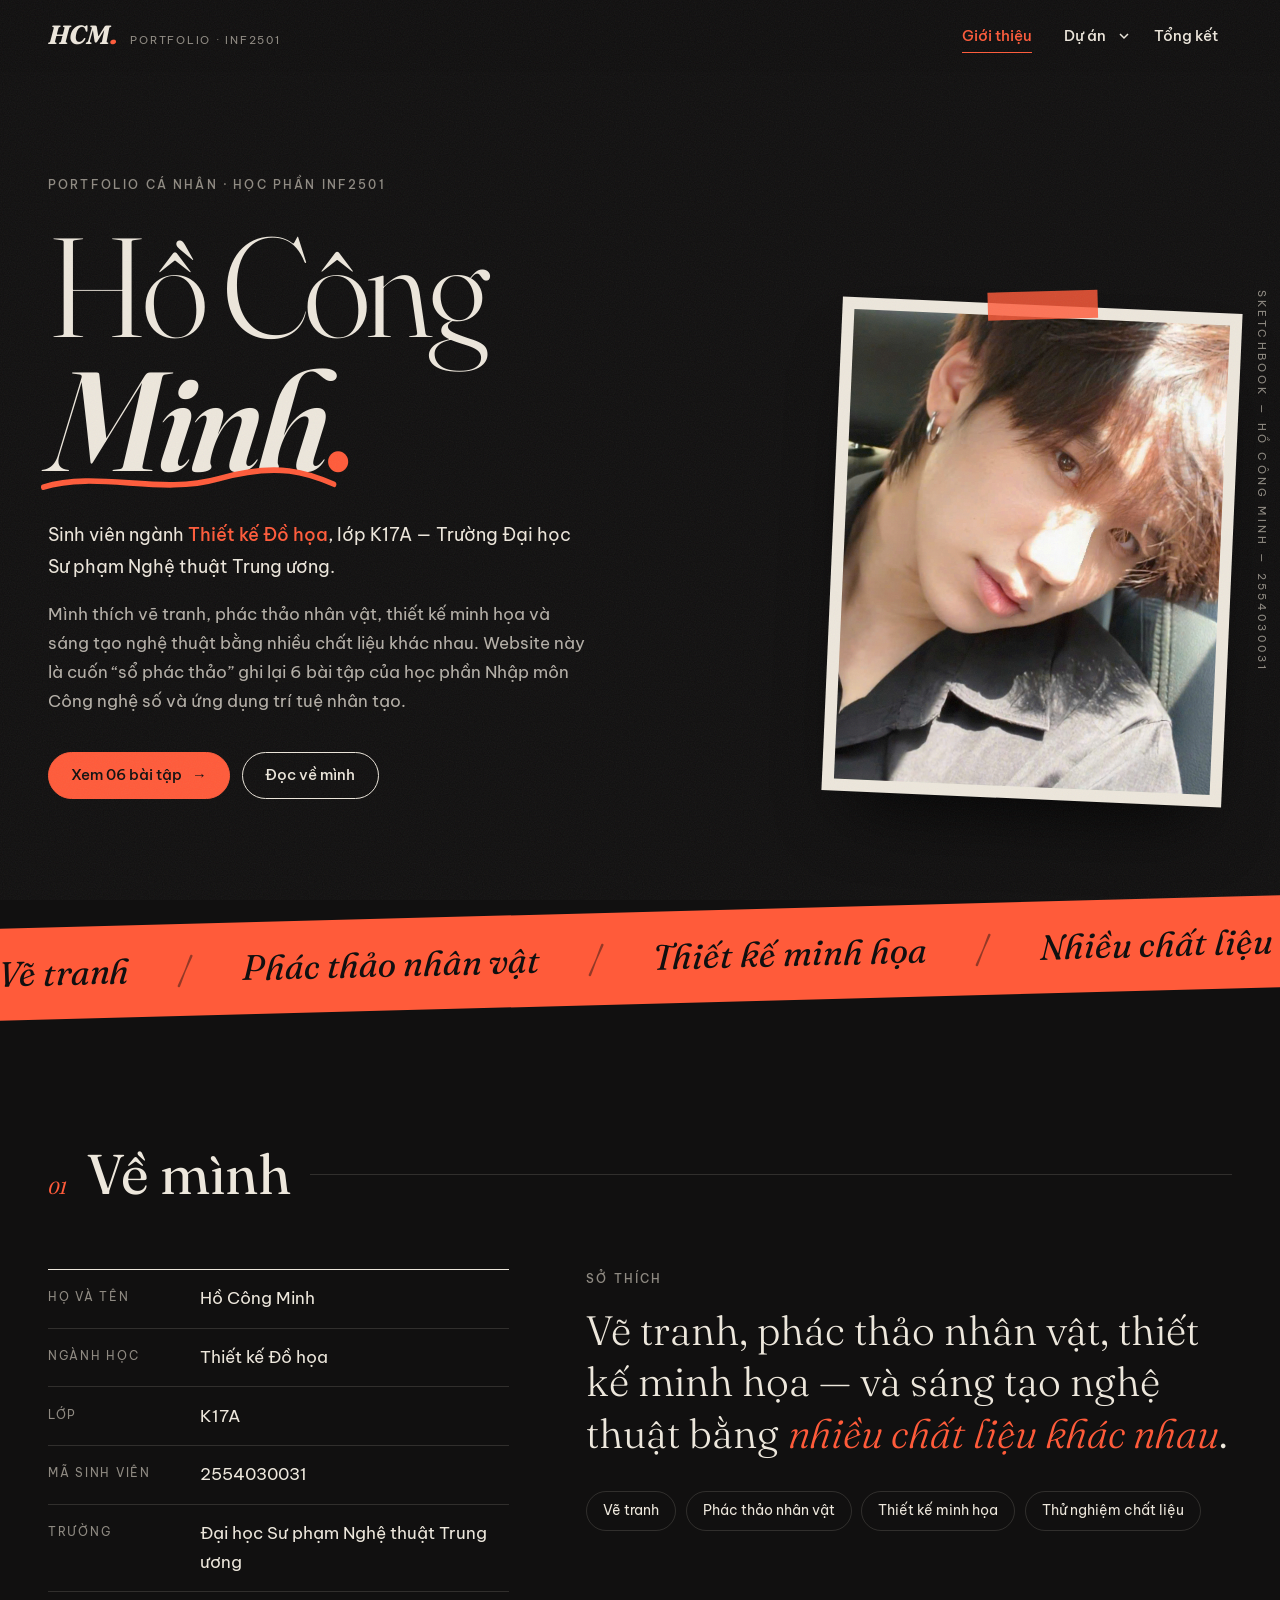
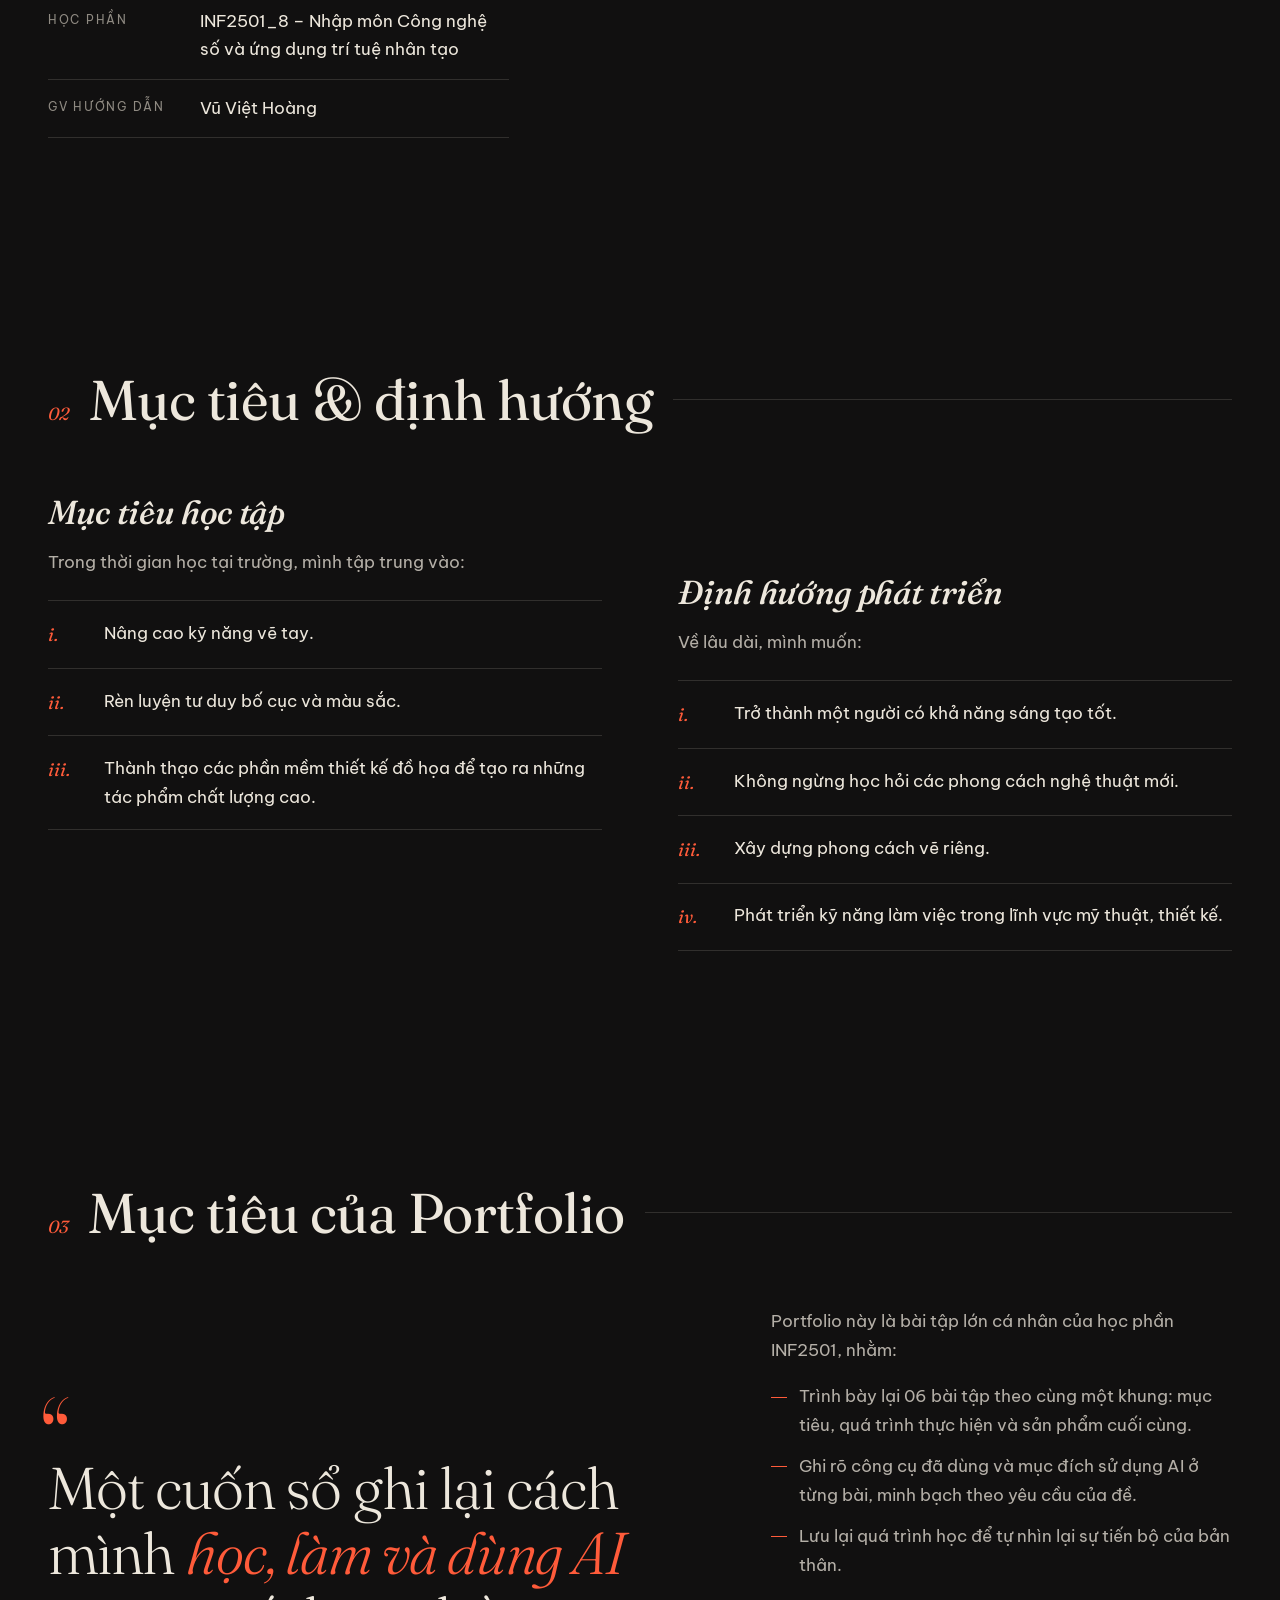
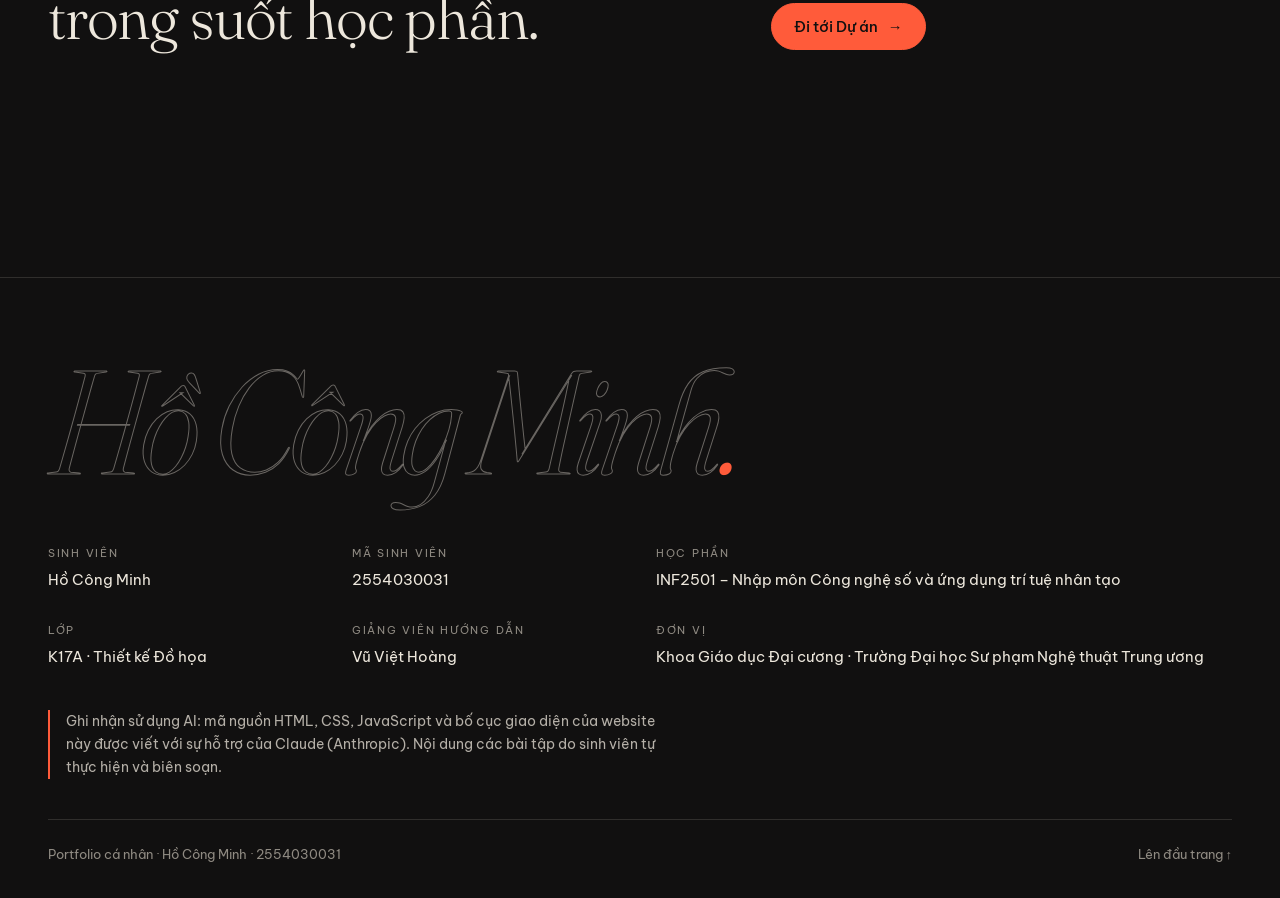
==== index.html @ 6387525a "Add files via upload" ====
<!DOCTYPE html>
<html lang="vi">
<head>
  <meta charset="UTF-8">
  <meta name="viewport" content="width=device-width, initial-scale=1">
  <title>Giới thiệu — Hồ Công Minh · Portfolio INF2501</title>
  <meta name="description" content="Portfolio của Hồ Công Minh, sinh viên Thiết kế Đồ họa K17A, Trường Đại học Sư phạm Nghệ thuật Trung ương – học phần INF2501.">
  <link rel="icon" href="images/favicon.svg" type="image/svg+xml">

  <!-- Font chữ từ Google Fonts: Fraunces (tiêu đề) + Be Vietnam Pro (nội dung) -->
  <link rel="preconnect" href="https://fonts.googleapis.com">
  <link rel="preconnect" href="https://fonts.gstatic.com" crossorigin>
  <link rel="stylesheet" href="https://fonts.googleapis.com/css2?family=Be+Vietnam+Pro:ital,wght@0,300;0,400;0,500;0,700;1,400&family=Fraunces:ital,opsz,wght@0,9..144,300..700;1,9..144,300..700&display=swap">

  <!-- CSS và JS dùng chung cho mọi trang -->
  <link rel="stylesheet" href="css/style.css">
  <script src="js/main.js" defer></script>
</head>

<body data-page="home">
  <a class="skip-link" href="#main">Bỏ qua menu</a>

  <!-- Menu: được main.js tự chèn vào đây -->
  <header class="site-header" id="site-header"></header>

  <main id="main">

    <!-- ============ PHẦN MỞ ĐẦU ============ -->
    <section class="hero container" aria-labelledby="hero-name">
      <div class="hero-text">
        <p class="eyebrow load-in" style="--d:0">Portfolio cá nhân · Học phần INF2501</p>

        <h1 class="hero-name load-in" id="hero-name" style="--d:1">
          Hồ Công<br>
          <em>Minh<span class="dot">.</span>
            <!-- Nét gạch chân vẽ tay -->
            <svg class="scribble" viewBox="0 0 300 30" preserveAspectRatio="none" aria-hidden="true">
              <path pathLength="1" d="M4 20 C 60 8, 120 26, 180 14 S 270 10, 296 18"/>
            </svg>
          </em>
        </h1>

        <p class="hero-role load-in" style="--d:2">
          Sinh viên ngành <strong>Thiết kế Đồ họa</strong>, lớp K17A —
          Trường Đại học Sư phạm Nghệ thuật Trung ương.
        </p>
        <p class="hero-lead load-in" style="--d:3">
          Mình thích vẽ tranh, phác thảo nhân vật, thiết kế minh họa và sáng tạo nghệ thuật
          bằng nhiều chất liệu khác nhau. Website này là cuốn “sổ phác thảo” ghi lại
          6 bài tập của học phần Nhập môn Công nghệ số và ứng dụng trí tuệ nhân tạo.
        </p>

        <div class="btn-row load-in" style="--d:4">
          <a class="btn btn-primary" href="projects.html">Xem 06 bài tập <span class="arrow">→</span></a>
          <a class="btn btn-ghost" href="#ve-minh">Đọc về mình</a>
        </div>
      </div>

      <!-- ẢNH ĐẠI DIỆN
           Hiện đang dùng hình minh họa tạm images/avatar.svg.
           Cách thay: chép ảnh của bạn vào thư mục images/ (VD: avatar.jpg),
           rồi sửa src="images/avatar.svg" thành src="images/avatar.jpg"
           và sửa dòng chú thích (figcaption) bên dưới. -->
      <div class="hero-portrait load-in" style="--d:3">
        <figure class="portrait-frame">
          <img src="images/anh-ca-nhan.png" width="1097" height="1097"
               alt="Ảnh chân dung Hồ Công Minh">
        </figure>
      </div>

      <p class="hero-vertical" aria-hidden="true">Sketchbook — Hồ Công Minh — 2554030031</p>
    </section>

    <!-- Băng chữ chạy: các sở thích (chỉ để trang trí, nội dung có ở mục 01) -->
    <div class="marquee-wrap" aria-hidden="true">
      <div class="marquee">
        <div class="marquee-track">
          <span>Vẽ tranh</span><span>Phác thảo nhân vật</span><span>Thiết kế minh họa</span><span>Nhiều chất liệu</span>
          <span>Vẽ tranh</span><span>Phác thảo nhân vật</span><span>Thiết kế minh họa</span><span>Nhiều chất liệu</span>
        </div>
      </div>
    </div>


    <!-- ============ 01. VỀ MÌNH ============ -->
    <section class="section container" id="ve-minh" aria-labelledby="ve-minh-title">
      <div class="plate-head" data-reveal>
        <span class="plate-head-num">01</span>
        <h2 class="plate-head-title" id="ve-minh-title">Về mình</h2>
        <span class="plate-head-rule"></span>
      </div>

      <div class="about-grid">
        <!-- Bảng thông tin cá nhân -->
        <dl class="spec-sheet" data-reveal>
          <div><dt>Họ và tên</dt><dd>Hồ Công Minh</dd></div>
          <div><dt>Ngành học</dt><dd>Thiết kế Đồ họa</dd></div>
          <div><dt>Lớp</dt><dd>K17A</dd></div>
          <div><dt>Mã sinh viên</dt><dd>2554030031</dd></div>
          <div><dt>Trường</dt><dd>Đại học Sư phạm Nghệ thuật Trung ương</dd></div>
          <div><dt>Học phần</dt><dd>INF2501_8 – Nhập môn Công nghệ số và ứng dụng trí tuệ nhân tạo</dd></div>
          <div><dt>GV hướng dẫn</dt><dd>Vũ Việt Hoàng</dd></div>
        </dl>

        <!-- Sở thích -->
        <div data-reveal>
          <p class="eyebrow">Sở thích</p>
          <p class="big-text">
            Vẽ tranh, phác thảo nhân vật, thiết kế minh họa — và sáng tạo nghệ thuật bằng
            <em>nhiều chất liệu khác nhau</em>.
          </p>
          <ul class="tag-list" aria-label="Các sở thích">
            <li>Vẽ tranh</li>
            <li>Phác thảo nhân vật</li>
            <li>Thiết kế minh họa</li>
            <li>Thử nghiệm chất liệu</li>
          </ul>
        </div>
      </div>
    </section>


    <!-- ============ 02. MỤC TIÊU & ĐỊNH HƯỚNG ============ -->
    <section class="section container" aria-labelledby="muc-tieu-title">
      <div class="plate-head" data-reveal>
        <span class="plate-head-num">02</span>
        <h2 class="plate-head-title" id="muc-tieu-title">Mục tiêu &amp; định hướng</h2>
        <span class="plate-head-rule"></span>
      </div>

      <div class="goals-grid">
        <article data-reveal>
          <h3 class="goal-title">Mục tiêu học tập</h3>
          <p class="goal-intro">Trong thời gian học tại trường, mình tập trung vào:</p>
          <ol class="roman-list">
            <li>Nâng cao kỹ năng vẽ tay.</li>
            <li>Rèn luyện tư duy bố cục và màu sắc.</li>
            <li>Thành thạo các phần mềm thiết kế đồ họa để tạo ra những tác phẩm chất lượng cao.</li>
          </ol>
        </article>

        <article class="goal-col--offset" data-reveal>
          <h3 class="goal-title">Định hướng phát triển</h3>
          <p class="goal-intro">Về lâu dài, mình muốn:</p>
          <ol class="roman-list">
            <li>Trở thành một người có khả năng sáng tạo tốt.</li>
            <li>Không ngừng học hỏi các phong cách nghệ thuật mới.</li>
            <li>Xây dựng phong cách vẽ riêng.</li>
            <li>Phát triển kỹ năng làm việc trong lĩnh vực mỹ thuật, thiết kế.</li>
          </ol>
        </article>
      </div>
    </section>


    <!-- ============ 03. MỤC TIÊU CỦA PORTFOLIO ============
         Đoạn dưới đây là bản nháp, bạn có thể sửa lại theo ý mình. -->
    <section class="section container" aria-labelledby="portfolio-title">
      <div class="plate-head" data-reveal>
        <span class="plate-head-num">03</span>
        <h2 class="plate-head-title" id="portfolio-title">Mục tiêu của Portfolio</h2>
        <span class="plate-head-rule"></span>
      </div>

      <div class="purpose-grid">
        <blockquote class="purpose-quote" data-reveal>
          Một cuốn sổ ghi lại cách mình <em>học, làm và dùng AI</em> trong suốt học phần.
        </blockquote>

        <div class="purpose-text" data-reveal>
          <p>Portfolio này là bài tập lớn cá nhân của học phần INF2501, nhằm:</p>
          <ul class="dash-list">
            <li>Trình bày lại 06 bài tập theo cùng một khung: mục tiêu, quá trình thực hiện và sản phẩm cuối cùng.</li>
            <li>Ghi rõ công cụ đã dùng và mục đích sử dụng AI ở từng bài, minh bạch theo yêu cầu của đề.</li>
            <li>Lưu lại quá trình học để tự nhìn lại sự tiến bộ của bản thân.</li>
          </ul>
          <a class="btn btn-primary" href="projects.html">Đi tới Dự án <span class="arrow">→</span></a>
        </div>
      </div>
    </section>

  </main>

  <!-- Chân trang: được main.js tự chèn vào đây -->
  <footer class="site-footer" id="site-footer"></footer>
</body>
</html>
---- css/style.css ----
/* =========================================================================
   style.css — Portfolio Hồ Công Minh · INF2501
   MỘT file CSS duy nhất, dùng chung cho tất cả các trang.

   Ý tưởng thiết kế: "Sổ phác thảo đen" — nền mực đen ấm, chữ màu giấy ngà,
   một màu nhấn đỏ son, chi tiết in ấn (dấu đăng ký ⊕, lưới giấy, nét vẽ tay).

   MỤC LỤC
   01. Biến màu & font  (đổi màu ở đây là cả website đổi theo)
   02. Nền tảng         (reset, chữ, liên kết)
   03. Bố cục chung     (container, tiêu đề mục, dấu đăng ký)
   04. Đầu trang & menu (menu con, nút hamburger)
   05. Nút bấm
   06. Trang Giới thiệu (index.html)
   07. Trang Dự án      (projects.html)
   08. Trang bài tập    (bai1.html … bai6.html)
   09. Trang Tổng kết   (conclusion.html)
   10. Nút Quay lại / Bài kế tiếp
   11. Chân trang
   12. Placeholder      (chỗ chưa điền nội dung)
   13. Chuyển động
   14. Trang 404
   15. Responsive       (máy tính bảng, điện thoại)
   ========================================================================= */


/* ---------- 01. BIẾN MÀU & FONT ---------------------------------------- */
:root {
  /* Bảng màu: 4 màu */
  --ink: #111010;        /* Nền "mực đen" (đen ấm, không dùng đen tuyệt đối) */
  --paper: #ede7dc;      /* Chữ "giấy ngà" */
  --vermilion: #ff5b3a;  /* Màu nhấn "đỏ son" */
  --graphite: #8f8a82;   /* Màu phụ "than chì" cho chú thích */

  /* Các sắc độ suy ra từ 4 màu trên (không phải màu mới) */
  --ink-2: #1a1918;                        /* Nền thẻ, nhạt hơn nền chính */
  --paper-dim: rgba(237, 231, 220, 0.74);  /* Chữ đoạn văn */
  --line: rgba(237, 231, 220, 0.14);       /* Đường kẻ mảnh */
  --accent-soft: rgba(255, 91, 58, 0.12);  /* Nền đỏ son rất nhạt */

  /* Font chữ từ Google Fonts (đã nạp trong thẻ <head> của mỗi trang) */
  --font-display: "Fraunces", Georgia, "Times New Roman", serif;
  --font-body: "Be Vietnam Pro", "Segoe UI", Tahoma, sans-serif;
  --font-mono: ui-monospace, "Cascadia Mono", Consolas, monospace;

  /* Kích thước bố cục */
  --container: 1200px;
  --gutter: clamp(1.25rem, 4vw, 3rem);
  --header-h: 72px;
  --radius: 3px;
  --ease: cubic-bezier(0.2, 0.7, 0.2, 1);
}


/* ---------- 02. NỀN TẢNG ----------------------------------------------- */
*,
*::before,
*::after { box-sizing: border-box; }

html {
  scroll-behavior: smooth;
  scroll-padding-top: calc(var(--header-h) + 1rem);
  -webkit-text-size-adjust: 100%;
}

body {
  margin: 0;
  min-height: 100vh;
  display: flex;
  flex-direction: column;
  background: var(--ink);
  color: var(--paper);
  font-family: var(--font-body);
  font-size: clamp(1rem, 0.96rem + 0.2vw, 1.0625rem);
  line-height: 1.7;
  -webkit-font-smoothing: antialiased;
  overflow-x: hidden;
}

main { flex: 1; }

/* Lớp nhiễu hạt nhẹ phủ toàn trang, giống mặt giấy than chì */
body::after {
  content: "";
  position: fixed;
  inset: 0;
  z-index: 100;
  pointer-events: none;
  opacity: 0.06;
  background-image: url("data:image/svg+xml,%3Csvg xmlns='http://www.w3.org/2000/svg' width='160' height='160'%3E%3Cfilter id='n'%3E%3CfeTurbulence type='fractalNoise' baseFrequency='.85' numOctaves='3' stitchTiles='stitch'/%3E%3C/filter%3E%3Crect width='100%25' height='100%25' filter='url(%23n)'/%3E%3C/svg%3E");
}

img, iframe, video, svg { display: block; max-width: 100%; }
img { height: auto; }

a { color: inherit; }

:focus-visible {
  outline: 2px solid var(--vermilion);
  outline-offset: 3px;
}

::selection { background: var(--vermilion); color: var(--ink); }

h1, h2, h3, h4 {
  margin: 0 0 0.5em;
  font-family: var(--font-display);
  font-weight: 500;
  line-height: 1.1;
  letter-spacing: -0.01em;
}

p { margin: 0 0 1em; }

/* Chữ chỉ dành cho trình đọc màn hình (người khiếm thị) */
.sr-only {
  position: absolute !important;
  width: 1px; height: 1px;
  overflow: hidden;
  clip: rect(0 0 0 0);
  white-space: nowrap;
}

/* Liên kết "Bỏ qua menu" hiện ra khi bấm phím Tab */
.skip-link {
  position: absolute;
  left: 1rem; top: -100px;
  z-index: 200;
  padding: 0.6rem 1rem;
  background: var(--vermilion);
  color: var(--ink);
  font-weight: 700;
  text-decoration: none;
}
.skip-link:focus { top: 1rem; }

/* Đoạn văn bản dài: liên kết màu đỏ son, gạch chân */
.prose { color: var(--paper-dim); max-width: 68ch; }
.prose strong { color: var(--paper); font-weight: 500; }
.prose a, .text-link {
  color: var(--vermilion);
  text-decoration: underline;
  text-decoration-thickness: 1px;
  text-underline-offset: 0.2em;
}
.prose a:hover, .text-link:hover { color: var(--paper); }


/* ---------- 03. BỐ CỤC CHUNG ------------------------------------------- */
.container {
  width: min(100% - 2 * var(--gutter), var(--container));
  margin-inline: auto;
}

.section { padding-block: clamp(4rem, 9vw, 8rem); }

/* Chữ nhỏ in hoa phía trên tiêu đề */
.eyebrow {
  margin: 0;
  font-size: 0.75rem;
  font-weight: 500;
  letter-spacing: 0.18em;
  text-transform: uppercase;
  color: var(--graphite);
}

/* Tiêu đề mục kiểu "tấm in": số thứ tự + tên + đường kẻ */
.plate-head {
  display: grid;
  grid-template-columns: auto auto 1fr;
  align-items: baseline;
  gap: 1.25rem;
  margin-bottom: clamp(2.5rem, 5vw, 4rem);
}
.plate-head-num {
  font-family: var(--font-display);
  font-style: italic;
  font-size: 1.1rem;
  color: var(--vermilion);
}
.plate-head-title {
  margin: 0;
  font-size: clamp(2rem, 4.5vw, 3.5rem);
  font-weight: 400;
}
.plate-head-rule { height: 1px; background: var(--line); align-self: center; }

/* Dấu đăng ký in ấn ⊕ đặt ở góc các khối lớn */
.reg {
  position: absolute;
  width: 20px; height: 20px;
  border: 1px solid var(--graphite);
  border-radius: 50%;
  opacity: 0.7;
  pointer-events: none;
}
.reg::before,
.reg::after { content: ""; position: absolute; background: var(--graphite); }
.reg::before { left: 50%; top: -6px; bottom: -6px; width: 1px; transform: translateX(-50%); }
.reg::after  { top: 50%; left: -6px; right: -6px; height: 1px; transform: translateY(-50%); }
.reg--tl { top: 1.5rem; left: 0; }
.reg--tr { top: 1.5rem; right: 0; }
.reg--br { bottom: 1.5rem; right: 0; }

/* Danh sách có gạch đầu dòng ngắn */
.dash-list { list-style: none; margin: 0 0 1.5rem; padding: 0; }
.dash-list li { position: relative; padding-left: 1.75rem; margin-bottom: 0.75rem; }
.dash-list li::before {
  content: "";
  position: absolute;
  left: 0; top: 0.85em;
  width: 1rem; height: 1px;
  background: var(--vermilion);
}


/* ---------- 04. ĐẦU TRANG & MENU --------------------------------------- */
.site-header {
  position: sticky;
  top: 0;
  z-index: 60;
  border-bottom: 1px solid transparent;
  transition: border-color 0.3s;
}
/* Lớp nền mờ đặt ở ::before để không làm hỏng menu toàn màn hình trên điện thoại */
.site-header::before {
  content: "";
  position: absolute;
  inset: 0;
  z-index: -1;
  background: rgba(17, 16, 16, 0.84);
  -webkit-backdrop-filter: blur(10px);
  backdrop-filter: blur(10px);
}
.site-header.is-scrolled { border-bottom-color: var(--line); }

.header-inner {
  height: var(--header-h);
  display: flex;
  align-items: center;
  justify-content: space-between;
  gap: 2rem;
}

/* Logo chữ "HCM." */
.brand { display: flex; align-items: baseline; gap: 0.85rem; text-decoration: none; }
.brand-mark {
  font-family: var(--font-display);
  font-style: italic;
  font-weight: 700;
  font-size: 1.65rem;
  letter-spacing: -0.03em;
  line-height: 1;
}
.brand-mark span { color: var(--vermilion); }
.brand-sub {
  font-size: 0.68rem;
  letter-spacing: 0.16em;
  text-transform: uppercase;
  color: var(--graphite);
}

.nav-list { list-style: none; margin: 0; padding: 0; display: flex; align-items: center; gap: 0.25rem; }

.nav-link {
  position: relative;
  display: inline-block;
  padding: 0.5rem 0.9rem;
  font-size: 0.95rem;
  font-weight: 500;
  text-decoration: none;
  transition: color 0.2s;
}
.nav-link::after {
  content: "";
  position: absolute;
  left: 0.9rem; right: 0.9rem; bottom: 0.25rem;
  height: 1px;
  background: currentColor;
  transform: scaleX(0);
  transform-origin: left;
  transition: transform 0.35s var(--ease);
}
.nav-link:hover::after,
.nav-link.is-active::after { transform: scaleX(1); }
.nav-link.is-active { color: var(--vermilion); }

/* Mục "Dự án" gồm chữ (link) + nút mũi tên mở menu con */
.has-sub { position: relative; }
.nav-row { display: flex; align-items: center; }
.sub-toggle {
  display: grid;
  place-items: center;
  margin-left: -0.55rem;
  padding: 0.5rem 0.35rem;
  background: none;
  border: 0;
  color: inherit;
  cursor: pointer;
}
.sub-toggle svg { width: 12px; height: 12px; transition: transform 0.3s var(--ease); }
.has-sub.is-open .sub-toggle svg { transform: rotate(180deg); }

/* Menu con: 6 bài tập */
.submenu { list-style: none; margin: 0; padding: 0.5rem; }
.submenu a {
  display: grid;
  grid-template-columns: 2.4rem 1fr;
  align-items: baseline;
  gap: 0.6rem;
  padding: 0.65rem 0.75rem;
  border-radius: var(--radius);
  text-decoration: none;
  transition: background 0.2s;
}
.submenu a:hover,
.submenu a:focus-visible { background: rgba(237, 231, 220, 0.06); }
.submenu a.is-active { background: var(--accent-soft); }
.sub-num {
  font-family: var(--font-display);
  font-style: italic;
  font-size: 1.2rem;
  color: var(--vermilion);
}
.sub-title { display: block; font-size: 0.92rem; font-weight: 500; line-height: 1.35; }
.sub-ch {
  display: block;
  margin-top: 0.15rem;
  font-size: 0.7rem;
  letter-spacing: 0.12em;
  text-transform: uppercase;
  color: var(--graphite);
}
.submenu .sub-all {
  display: block;
  margin-top: 0.35rem;
  padding: 0.75rem;
  border-top: 1px solid var(--line);
  border-radius: 0;
  font-size: 0.85rem;
  color: var(--graphite);
}
.submenu .sub-all:hover { color: var(--paper); }

/* Nút hamburger: chỉ hiện trên điện thoại (xem mục 15) */
.nav-toggle {
  display: none;
  position: relative;
  width: 46px; height: 46px;
  background: none;
  border: 1px solid var(--line);
  border-radius: 50%;
  color: var(--paper);
  cursor: pointer;
}
.nav-toggle-bars,
.nav-toggle-bars::before,
.nav-toggle-bars::after {
  position: absolute;
  left: 50%;
  width: 18px; height: 1.5px;
  margin-left: -9px;
  background: currentColor;
  transition: transform 0.3s var(--ease), background 0.2s;
}
.nav-toggle-bars { top: 50%; }
.nav-toggle-bars::before,
.nav-toggle-bars::after { content: ""; left: 0; margin-left: 0; }
.nav-toggle-bars::before { transform: translateY(-6px); }
.nav-toggle-bars::after  { transform: translateY(6px); }
.nav-open .nav-toggle-bars { background: transparent; }
.nav-open .nav-toggle-bars::before { transform: rotate(45deg); }
.nav-open .nav-toggle-bars::after  { transform: rotate(-45deg); }

/* Menu con trên MÁY TÍNH: thả xuống khi rê chuột hoặc bấm mũi tên */
@media (min-width: 861px) {
  .submenu {
    position: absolute;
    top: calc(100% + 10px);
    right: -0.5rem; /* canh phải để menu con không tràn khỏi mép màn hình */
    width: min(400px, 90vw);
    background: var(--ink-2);
    border: 1px solid var(--line);
    box-shadow: 0 30px 60px -20px rgba(0, 0, 0, 0.75);
    opacity: 0;
    visibility: hidden;
    transform: translateY(8px);
    transition: opacity 0.25s, transform 0.25s var(--ease), visibility 0s linear 0.25s;
  }
  /* "Cầu nối" vô hình để chuột đi từ chữ "Dự án" xuống menu con không bị tắt */
  .submenu::before { content: ""; position: absolute; left: 0; right: 0; top: -12px; height: 12px; }
  .has-sub.is-open .submenu {
    opacity: 1;
    visibility: visible;
    transform: none;
    transition-delay: 0s;
  }
}
@media (min-width: 861px) and (hover: hover) {
  .has-sub:hover .submenu { opacity: 1; visibility: visible; transform: none; transition-delay: 0s; }
  .has-sub:hover .sub-toggle svg { transform: rotate(180deg); }
}


/* ---------- 05. NÚT BẤM ------------------------------------------------- */
.btn {
  display: inline-flex;
  align-items: center;
  gap: 0.6rem;
  padding: 0.85rem 1.4rem;
  border: 1px solid var(--paper);
  border-radius: 999px;
  background: transparent;
  color: var(--paper);
  font: 500 0.92rem/1.2 var(--font-body);
  text-decoration: none;
  cursor: pointer;
  transition: background 0.25s, color 0.25s, border-color 0.25s;
}
.btn .arrow { display: inline-block; transition: transform 0.25s var(--ease); }
.btn:hover .arrow { transform: translateX(4px); }

.btn-primary { background: var(--vermilion); border-color: var(--vermilion); color: var(--ink); }
.btn-primary:hover { background: var(--paper); border-color: var(--paper); }
.btn-ghost:hover { background: var(--paper); color: var(--ink); }
.btn-small { padding: 0.6rem 1.05rem; font-size: 0.85rem; }

.btn-row { display: flex; flex-wrap: wrap; gap: 0.75rem; }


/* ---------- 06. TRANG GIỚI THIỆU (index.html) --------------------------- */
.hero {
  position: relative;
  display: grid;
  grid-template-columns: minmax(0, 1.4fr) minmax(0, 0.85fr);
  align-items: end;
  gap: clamp(2rem, 5vw, 5rem);
  padding-block: clamp(3rem, 8vw, 6.5rem) clamp(3.5rem, 7vw, 6rem);
}

.hero-name {
  margin: 1.5rem 0 2rem;
  font-size: clamp(3.6rem, 11vw, 9.5rem);
  font-weight: 300;
  line-height: 0.95;
  letter-spacing: -0.035em;
}
.hero-name em { position: relative; display: inline-block; font-weight: 600; }
.hero-name .dot { color: var(--vermilion); font-style: normal; }

/* Nét gạch chân vẽ tay dưới chữ "Minh" */
.scribble {
  position: absolute;
  left: -3%; bottom: -0.1em;
  width: 100%; height: 0.3em;
  overflow: visible;
}
.scribble path {
  fill: none;
  stroke: var(--vermilion);
  stroke-width: 4;
  stroke-linecap: round;
  stroke-dasharray: 1;
  stroke-dashoffset: 1;
  animation: draw 1.3s 0.8s var(--ease) forwards;
}

.hero-role { max-width: 34rem; font-size: 1.15rem; color: var(--paper); }
.hero-role strong { font-weight: 500; color: var(--vermilion); }
.hero-lead { max-width: 34rem; color: var(--paper-dim); margin-bottom: 2.25rem; }

/* Ảnh đại diện trong khung giấy, nghiêng nhẹ như ảnh dán vào sổ */
.hero-portrait {
  position: relative;
  justify-self: end;
  width: 100%;
  max-width: 400px;
}
.portrait-frame {
  position: relative;
  margin: 0;
  transform: rotate(2.5deg);
  transition: transform 0.6s var(--ease);
  padding: 12px;
  background: var(--paper);
  box-shadow: 0 40px 70px -30px rgba(0, 0, 0, 0.9);
}
/* Miếng băng dính đỏ son */
.portrait-frame:hover { transform: rotate(0deg); }
.portrait-frame::before {
  content: "";
  position: absolute;
  top: -14px; left: 50%;
  width: 110px; height: 28px;
  background: rgba(255, 91, 58, 0.82);
  transform: translateX(-50%) rotate(-4deg);
}
.portrait-frame img {
  width: 100%;
  aspect-ratio: 4 / 5;
  object-fit: cover;
  background: var(--ink-2);
}
.portrait-cap {
  padding: 0.9rem 0.25rem 1rem;
  color: var(--ink);
  font-family: var(--font-display);
  font-style: italic;
  font-size: 0.95rem;
  line-height: 1.4;
}

/* Dòng chữ dọc ở mép phải */
.hero-vertical {
  position: absolute;
  right: calc(-1 * var(--gutter) + 0.6rem);
  top: 50%;
  margin: 0;
  writing-mode: vertical-rl;
  transform: translateY(-50%);
  font-size: 0.66rem;
  letter-spacing: 0.3em;
  text-transform: uppercase;
  color: var(--graphite);
}

/* Băng chữ chạy ngang màu đỏ son (bọc trong .marquee-wrap để không tràn ngang) */
.marquee-wrap { overflow: hidden; padding-block: 1.5rem; }
.marquee {
  overflow: hidden;
  width: 104%;
  margin-left: -2%;
  padding-block: 1rem;
  background: var(--vermilion);
  color: var(--ink);
  transform: rotate(-1.5deg);
}
.marquee-track {
  display: flex;
  width: max-content;
  animation: marquee 32s linear infinite;
}
.marquee-track span {
  padding-inline: 1.5rem;
  font-family: var(--font-display);
  font-style: italic;
  font-size: clamp(1.4rem, 3vw, 2.2rem);
  white-space: nowrap;
}
.marquee-track span::after { content: "/"; margin-left: 3rem; font-style: normal; opacity: 0.45; }

/* Mục 01 – Về mình */
.about-grid {
  display: grid;
  grid-template-columns: minmax(0, 5fr) minmax(0, 7fr);
  gap: clamp(2.5rem, 6vw, 6rem);
  align-items: start;
}
.spec-sheet { margin: 0; border-top: 1px solid var(--paper); }
.spec-sheet > div {
  display: grid;
  grid-template-columns: 8.5rem 1fr;
  gap: 1rem;
  padding-block: 0.9rem;
  border-bottom: 1px solid var(--line);
}
.spec-sheet dt {
  padding-top: 0.2rem;
  font-size: 0.72rem;
  letter-spacing: 0.15em;
  text-transform: uppercase;
  color: var(--graphite);
}
.spec-sheet dd { margin: 0; }

.big-text {
  margin: 1rem 0 2rem;
  font-family: var(--font-display);
  font-size: clamp(1.6rem, 3.2vw, 2.6rem);
  font-weight: 300;
  line-height: 1.25;
}
.big-text em { color: var(--vermilion); }

.tag-list { list-style: none; margin: 0; padding: 0; display: flex; flex-wrap: wrap; gap: 0.6rem; }
.tag-list li {
  padding: 0.45rem 1rem;
  border: 1px solid var(--line);
  border-radius: 999px;
  font-size: 0.88rem;
  transition: border-color 0.2s, color 0.2s;
}
.tag-list li:hover { border-color: var(--vermilion); color: var(--vermilion); }

/* Mục 02 – Mục tiêu & định hướng: 2 cột so le tạo nhịp */
.goals-grid {
  display: grid;
  grid-template-columns: repeat(2, minmax(0, 1fr));
  gap: clamp(2.5rem, 6vw, 6rem);
}
.goal-col--offset { margin-top: clamp(0rem, 7vw, 5rem); }
.goal-title { font-size: clamp(1.6rem, 2.6vw, 2.2rem); font-style: italic; }
.goal-intro { color: var(--paper-dim); }

.roman-list { list-style: none; margin: 1.5rem 0 0; padding: 0; counter-reset: roman; }
.roman-list li {
  counter-increment: roman;
  display: grid;
  grid-template-columns: 3rem 1fr;
  gap: 0.5rem;
  padding-block: 1.1rem;
  border-top: 1px solid var(--line);
}
.roman-list li:last-child { border-bottom: 1px solid var(--line); }
.roman-list li::before {
  content: counter(roman, lower-roman) ".";
  font-family: var(--font-display);
  font-style: italic;
  font-size: 1.15rem;
  color: var(--vermilion);
}

/* Mục 03 – Mục tiêu của Portfolio */
.purpose-grid {
  display: grid;
  grid-template-columns: minmax(0, 7fr) minmax(0, 5fr);
  gap: clamp(2.5rem, 6vw, 6rem);
  align-items: end;
}
.purpose-quote {
  position: relative;
  margin: 0;
  padding-top: 3rem;
  font-family: var(--font-display);
  font-size: clamp(2rem, 4.6vw, 4rem);
  font-weight: 300;
  line-height: 1.1;
  letter-spacing: -0.02em;
}
.purpose-quote::before {
  content: "\201C";
  position: absolute;
  top: -1.5rem; left: -0.4rem;
  font-size: 8rem;
  line-height: 1;
  color: var(--vermilion);
}
.purpose-quote em { color: var(--vermilion); }
.purpose-text { color: var(--paper-dim); }


/* ---------- 07. TRANG DỰ ÁN (projects.html) ---------------------------- */
/* Khung tiêu đề trang dùng chung cho Dự án, bài tập, Tổng kết */
.page-hero {
  position: relative;
  padding-block: clamp(4rem, 9vw, 7rem) clamp(2.5rem, 5vw, 4rem);
}
/* Lưới giấy kẻ ô mờ dần phía sau tiêu đề */
.page-hero::before {
  content: "";
  position: absolute;
  inset: 0 calc(-1 * var(--gutter));
  z-index: -1;
  background-image:
    linear-gradient(var(--line) 1px, transparent 1px),
    linear-gradient(90deg, var(--line) 1px, transparent 1px);
  background-size: 48px 48px;
  -webkit-mask-image: linear-gradient(to bottom, rgba(0, 0, 0, 0.55), transparent 85%);
  mask-image: linear-gradient(to bottom, rgba(0, 0, 0, 0.55), transparent 85%);
}
.page-title-xl {
  margin: 1.25rem 0 1.5rem;
  font-size: clamp(4rem, 13vw, 11rem);
  font-weight: 300;
  line-height: 0.9;
  letter-spacing: -0.04em;
}
.page-title-xl em { font-weight: 600; color: var(--vermilion); }
.page-intro { max-width: 40rem; font-size: 1.1rem; color: var(--paper-dim); }

.stat-row {
  display: flex;
  flex-wrap: wrap;
  gap: 0.5rem 2.5rem;
  margin: 2rem 0 0;
  padding: 0;
  list-style: none;
  font-size: 0.85rem;
  color: var(--graphite);
}
.stat-row strong {
  margin-right: 0.35rem;
  font-family: var(--font-display);
  font-style: italic;
  font-size: 1.6rem;
  font-weight: 500;
  color: var(--paper);
}

/* Danh mục 6 bài: dạng "mục lục tạp chí" thay vì lưới thẻ */
.project-index { list-style: none; margin: 0; padding: 0; border-top: 1px solid var(--paper); }
.project-link {
  position: relative;
  isolation: isolate;
  display: grid;
  grid-template-columns: 7.5rem minmax(0, 1fr) 15rem 3rem;
  align-items: center;
  gap: 1.5rem;
  padding: 2rem 1rem;
  border-bottom: 1px solid var(--line);
  text-decoration: none;
  transition: color 0.35s;
}
/* Mảng màu đỏ son quét ngang khi rê chuột */
.project-link::before {
  content: "";
  position: absolute;
  inset: 0;
  z-index: -1;
  background: var(--vermilion);
  transform: scaleX(0);
  transform-origin: left;
  transition: transform 0.5s var(--ease);
}
.project-link:hover,
.project-link:focus-visible { color: var(--ink); }
.project-link:hover::before,
.project-link:focus-visible::before { transform: scaleX(1); }

.project-num {
  font-family: var(--font-display);
  font-style: italic;
  font-size: clamp(3rem, 6vw, 5rem);
  font-weight: 300;
  line-height: 1;
  color: transparent;
  -webkit-text-stroke: 1px var(--paper);
  transition: color 0.35s;
}
.project-link:hover .project-num { color: var(--ink); -webkit-text-stroke-color: var(--ink); }

.project-ch {
  display: block;
  font-size: 0.72rem;
  letter-spacing: 0.16em;
  text-transform: uppercase;
  color: var(--vermilion);
  transition: color 0.35s;
}
.project-title {
  display: block;
  margin-block: 0.25rem 0.4rem;
  font-family: var(--font-display);
  font-size: clamp(1.35rem, 2.4vw, 2rem);
  line-height: 1.2;
}
.project-desc { display: block; font-size: 0.92rem; color: var(--paper-dim); transition: color 0.35s; }
.project-tools { font-size: 0.82rem; color: var(--graphite); transition: color 0.35s; }
.project-tools b {
  display: block;
  margin-bottom: 0.2rem;
  font-size: 0.68rem;
  font-weight: 500;
  letter-spacing: 0.16em;
  text-transform: uppercase;
}
.project-arrow {
  justify-self: end;
  font-size: 1.6rem;
  transition: transform 0.35s var(--ease);
}
.project-link:hover .project-ch,
.project-link:hover .project-desc,
.project-link:hover .project-tools { color: var(--ink); }
.project-link:hover .project-arrow { transform: translateX(6px) rotate(-45deg); }


/* ---------- 08. TRANG BÀI TẬP (bai1 … bai6) ---------------------------- */
.breadcrumb { display: flex; flex-wrap: wrap; gap: 0.6rem; font-size: 0.82rem; color: var(--graphite); }
.breadcrumb a { text-decoration: none; }
.breadcrumb a:hover { color: var(--vermilion); }

.exercise-hero-grid {
  display: grid;
  grid-template-columns: minmax(0, 1fr) auto;
  align-items: end;
  gap: 2rem;
  margin-top: 2rem;
}
.exercise-title {
  margin: 0;
  font-size: clamp(2.4rem, 6.5vw, 5.5rem);
  font-weight: 400;
  line-height: 1;
  letter-spacing: -0.03em;
}
.exercise-ch {
  display: block;
  margin-bottom: 1.25rem;
  font-family: var(--font-body);
  font-size: 0.8rem;
  font-weight: 500;
  letter-spacing: 0.18em;
  text-transform: uppercase;
  color: var(--vermilion);
}
/* Số bài cỡ rất lớn, chỉ có viền */
.plate-num {
  font-family: var(--font-display);
  font-style: italic;
  font-size: clamp(7rem, 20vw, 16rem);
  font-weight: 300;
  line-height: 0.78;
  letter-spacing: -0.05em;
  color: transparent;
  -webkit-text-stroke: 1px var(--graphite);
  user-select: none;
}

/* Hàng thông tin nhanh: công cụ, AI, sản phẩm */
.exercise-meta {
  display: grid;
  grid-template-columns: repeat(3, minmax(0, 1fr));
  margin: clamp(2rem, 5vw, 3.5rem) 0 0;
  border-top: 1px solid var(--paper);
}
.exercise-meta > div { padding: 1rem 1.25rem 0 0; }
.exercise-meta > div + div { padding-left: 1.25rem; border-left: 1px solid var(--line); }
.exercise-meta dt {
  margin-bottom: 0.3rem;
  font-size: 0.7rem;
  letter-spacing: 0.16em;
  text-transform: uppercase;
  color: var(--graphite);
}
.exercise-meta dd { margin: 0; font-size: 0.95rem; }

/* Bố cục 2 cột: mục lục dính bên trái + nội dung */
.exercise-layout {
  display: grid;
  grid-template-columns: 190px minmax(0, 1fr);
  gap: clamp(2rem, 5vw, 5rem);
  padding-block: 2rem 3rem;
}
.toc {
  position: sticky;
  top: calc(var(--header-h) + 2rem);
  align-self: start;
}
.toc ol { list-style: none; margin: 1rem 0 0; padding: 0; }
.toc a {
  display: flex;
  align-items: baseline;
  gap: 0.75rem;
  padding: 0.55rem 0;
  border-bottom: 1px solid var(--line);
  font-size: 0.9rem;
  text-decoration: none;
  color: var(--graphite);
  transition: color 0.2s;
}
.toc a span { font-family: var(--font-display); font-style: italic; color: var(--vermilion); }
.toc a:hover,
.toc a.is-current { color: var(--paper); }

/* Mỗi phần a, b, c */
.block { padding-block: 1rem 4.5rem; }
.block + .block { padding-top: 3.5rem; border-top: 1px solid var(--line); }
.block-head { display: flex; align-items: center; gap: 1.1rem; margin-bottom: 2rem; }
.block-head h2 { margin: 0; font-size: clamp(1.9rem, 3.6vw, 2.9rem); font-weight: 400; }
.block-letter {
  flex: none;
  display: grid;
  place-items: center;
  width: 3rem; height: 3rem;
  border: 1px solid var(--vermilion);
  border-radius: 50%;
  font-family: var(--font-display);
  font-size: 1.35rem;
  line-height: 1;
  padding-bottom: 0.15em;
  color: var(--vermilion);
}

/* Tiêu đề nhỏ bên trong một phần */
.sub-head {
  display: flex;
  align-items: center;
  gap: 1rem;
  margin: 3rem 0 1.25rem;
  font-family: var(--font-body);
  font-size: 0.78rem;
  font-weight: 500;
  letter-spacing: 0.16em;
  text-transform: uppercase;
  color: var(--graphite);
}
.sub-head::after { content: ""; flex: 1; height: 1px; background: var(--line); }

/* Các bước thực hiện: dạng dòng thời gian */
.steps { list-style: none; margin: 0; padding: 0; counter-reset: step; }
.steps li {
  position: relative;
  counter-increment: step;
  padding: 0 0 2rem 3.25rem;
  border-left: 1px solid var(--line);
  margin-left: 0.6rem;
}
.steps li:last-child { padding-bottom: 0.5rem; }
.steps li::before {
  content: "";
  position: absolute;
  left: -6px; top: 0.45rem;
  width: 11px; height: 11px;
  border-radius: 50%;
  background: var(--ink);
  border: 1px solid var(--vermilion);
}
/* Nhãn "Bước 01, Bước 02…" tự đánh số */
.steps h3::before {
  content: "Bước " counter(step, decimal-leading-zero);
  display: block;
  font-family: var(--font-body);
  font-weight: 500;
  margin-bottom: 0.3rem;
  font-size: 0.7rem;
  letter-spacing: 0.16em;
  text-transform: uppercase;
  color: var(--vermilion);
}
.steps h3 { margin-bottom: 0.4rem; font-size: 1.3rem; }
.steps p { margin: 0; color: var(--paper-dim); }

/* Bảng dữ liệu (công cụ, đánh giá nguồn tin…) */
.table-wrap { overflow-x: auto; margin-block: 0.5rem 1rem; border-top: 1px solid var(--paper); }
.data-table { width: 100%; min-width: 560px; border-collapse: collapse; font-size: 0.93rem; }
.data-table th,
.data-table td { padding: 0.9rem 1rem 0.9rem 0; border-bottom: 1px solid var(--line); text-align: left; vertical-align: top; }
.data-table th {
  font-size: 0.7rem;
  font-weight: 500;
  letter-spacing: 0.14em;
  text-transform: uppercase;
  color: var(--graphite);
}
.data-table td { color: var(--paper-dim); }
.data-table td:first-child { color: var(--paper); font-weight: 500; }
.data-table code { font-family: var(--font-mono); font-size: 0.88em; color: var(--paper); }

/* Nhãn nhỏ "AI" trong bảng */
.chip {
  display: inline-block;
  padding: 0.1rem 0.55rem;
  border: 1px solid currentColor;
  border-radius: 999px;
  font-size: 0.7rem;
  font-weight: 500;
  letter-spacing: 0.08em;
  text-transform: uppercase;
}
.chip--ai { color: var(--vermilion); }

/* Hộp ghi chú "Sử dụng AI" */
.ai-note {
  position: relative;
  margin: 2rem 0;
  padding: 1.5rem 1.5rem 1.5rem 1.75rem;
  background: var(--ink-2);
  border-left: 3px solid var(--vermilion);
}
.ai-note-label {
  display: block;
  margin-bottom: 0.5rem;
  font-size: 0.7rem;
  font-weight: 500;
  letter-spacing: 0.18em;
  text-transform: uppercase;
  color: var(--vermilion);
}
.ai-note p:last-child { margin-bottom: 0; }

/* Hai cột: Khó khăn / Cách giải quyết */
.split { display: grid; grid-template-columns: repeat(2, minmax(0, 1fr)); gap: 1px; background: var(--line); border: 1px solid var(--line); }
.split > div { padding: 1.5rem; background: var(--ink); }
.split h3 { font-size: 1.15rem; font-style: italic; }
.split > div:last-child h3 { color: var(--vermilion); }
.split ul { margin: 0; padding-left: 1.1rem; color: var(--paper-dim); }
.split li + li { margin-top: 0.5rem; }

/* Cây thư mục (Bài 1) */
.tree {
  margin: 0;
  padding: 1.5rem;
  overflow-x: auto;
  background: var(--ink-2);
  border: 1px solid var(--line);
  font-family: var(--font-mono);
  font-size: 0.9rem;
  line-height: 1.85;
  color: var(--paper);
}

/* So sánh prompt (Bài 3) */
.compare {
  display: grid;
  grid-template-columns: minmax(0, 1fr) auto minmax(0, 1fr);
  align-items: stretch;
  gap: 1rem;
}
.compare-card { display: flex; flex-direction: column; padding: 1.5rem; border: 1px solid var(--line); background: var(--ink-2); }
.compare-card--after { border-color: var(--vermilion); }
.compare-label { margin-bottom: 0.75rem; font-size: 0.7rem; font-weight: 500; letter-spacing: 0.16em; text-transform: uppercase; color: var(--graphite); }
.compare-card--after .compare-label { color: var(--vermilion); }
.compare-arrow { align-self: center; font-family: var(--font-display); font-size: 2rem; color: var(--vermilion); }
.prompt-text {
  flex: 1;
  margin: 0;
  white-space: pre-wrap;
  font-family: var(--font-mono);
  font-size: 0.88rem;
  line-height: 1.7;
  color: var(--paper);
}

/* Ảnh minh họa / thư viện ảnh */
.figure { margin: 0; }
.figure img { width: 100%; border: 1px solid var(--line); }
.figure figcaption { margin-top: 0.6rem; font-size: 0.82rem; color: var(--graphite); }
.gallery { display: grid; grid-template-columns: repeat(2, minmax(0, 1fr)); gap: 1.5rem; }
.gallery .figure:nth-child(2) { margin-top: 3rem; } /* so le cho có nhịp */

/* Khung nhúng sản phẩm (PDF, Google Docs, video…) */
.embed { margin: 0; }
.embed-frame { position: relative; background: var(--ink-2); border: 1px solid var(--line); }
.embed-frame iframe { width: 100%; height: 100%; border: 0; }
.embed-frame--doc { height: clamp(520px, 80vh, 900px); }
.embed-frame--video { aspect-ratio: 16 / 9; }
.embed-frame > .ph-box { position: absolute; inset: 0; min-height: 0; }
.embed-cap {
  display: flex;
  flex-wrap: wrap;
  align-items: center;
  justify-content: space-between;
  gap: 1rem;
  padding-top: 1rem;
  font-size: 0.85rem;
  color: var(--graphite);
}

/* Bộ nguyên tắc (Bài 6) */
.principles { list-style: none; margin: 0; padding: 0; counter-reset: rule; }
.principles li {
  counter-increment: rule;
  display: grid;
  grid-template-columns: 5rem minmax(0, 1fr);
  gap: 1.5rem;
  padding-block: 1.75rem;
  border-top: 1px solid var(--line);
}
.principles li::before {
  content: counter(rule, decimal-leading-zero);
  font-family: var(--font-display);
  font-style: italic;
  font-size: 3rem;
  font-weight: 300;
  line-height: 1;
  color: var(--vermilion);
}
.principles h3 { font-size: 1.45rem; margin-bottom: 0.35rem; }
.principles p { margin: 0; color: var(--paper-dim); }

/* Chữ ký cam kết (Bài 6) */
.signature {
  display: flex;
  flex-wrap: wrap;
  justify-content: space-between;
  align-items: end;
  gap: 1rem;
  margin-top: 2rem;
  padding-top: 1.5rem;
  border-top: 1px dashed var(--graphite);
}
.signature strong { font-family: var(--font-display); font-style: italic; font-size: 1.8rem; font-weight: 400; }


/* ---------- 09. TRANG TỔNG KẾT (conclusion.html) ------------------------ */
.qa {
  display: grid;
  grid-template-columns: minmax(0, 5fr) minmax(0, 7fr);
  gap: 1.5rem clamp(2rem, 6vw, 5rem);
  padding-block: clamp(2.5rem, 5vw, 4rem);
  border-top: 1px solid var(--line);
}
.qa:first-of-type { border-top-color: var(--paper); }
.qa-num { display: block; margin-bottom: 0.75rem; font-family: var(--font-display); font-style: italic; color: var(--vermilion); }
.qa-title { font-size: clamp(1.7rem, 3vw, 2.5rem); font-weight: 400; }
/* Câu hỏi gợi mở (có thể xoá sau khi bạn viết xong) */
.qa-prompts { list-style: none; margin: 1rem 0 0; padding: 0; font-size: 0.9rem; color: var(--graphite); }
.qa-prompts li { position: relative; padding-left: 1.25rem; margin-bottom: 0.5rem; font-style: italic; }
.qa-prompts li::before { content: "?"; position: absolute; left: 0; font-style: normal; color: var(--vermilion); }

/* Danh mục 6 bài thu gọn: dải 6 ô */
.mini-index {
  list-style: none;
  margin: 0;
  padding: 0;
  display: grid;
  grid-template-columns: repeat(6, minmax(0, 1fr));
  border-top: 1px solid var(--paper);
  border-left: 1px solid var(--line);
}
.mini-index a {
  display: flex;
  flex-direction: column;
  justify-content: space-between;
  gap: 2rem;
  height: 100%;
  min-height: 210px;
  padding: 1.25rem;
  border-right: 1px solid var(--line);
  border-bottom: 1px solid var(--line);
  text-decoration: none;
  transition: background 0.3s, color 0.3s;
}
.mini-index a:hover,
.mini-index a:focus-visible { background: var(--vermilion); color: var(--ink); }
.mini-num { font-family: var(--font-display); font-style: italic; font-size: 2.6rem; font-weight: 300; line-height: 1; }
.mini-title { font-size: 0.92rem; font-weight: 500; line-height: 1.35; }
.mini-ch { display: block; margin-bottom: 0.35rem; font-size: 0.68rem; letter-spacing: 0.14em; text-transform: uppercase; opacity: 0.7; }


/* ---------- 10. NÚT QUAY LẠI / BÀI KẾ TIẾP ----------------------------- */
.pager {
  display: grid;
  grid-template-columns: repeat(2, minmax(0, 1fr));
  border-top: 1px solid var(--paper);
  border-bottom: 1px solid var(--line);
}
.pager-link {
  display: flex;
  flex-direction: column;
  gap: 0.5rem;
  padding: 2.25rem 2rem 2.25rem 0;
  text-decoration: none;
}
.pager-next { align-items: flex-end; padding: 2.25rem 0 2.25rem 2rem; border-left: 1px solid var(--line); text-align: right; }
.pager-label { font-size: 0.72rem; font-weight: 500; letter-spacing: 0.16em; text-transform: uppercase; color: var(--vermilion); }
.pager-title { font-family: var(--font-display); font-size: clamp(1.25rem, 2.4vw, 1.9rem); line-height: 1.2; transition: color 0.2s; }
.pager-link:hover .pager-title { color: var(--vermilion); }


/* ---------- 11. CHÂN TRANG --------------------------------------------- */
.site-footer {
  position: relative;
  margin-top: clamp(4rem, 9vw, 7rem);
  padding-block: clamp(3rem, 6vw, 5rem) 2rem;
  border-top: 1px solid var(--line);
  overflow: hidden;
}
.footer-word {
  margin: 0 0 clamp(2rem, 5vw, 3.5rem);
  font-family: var(--font-display);
  font-style: italic;
  font-size: clamp(3rem, 11.5vw, 10.5rem);
  font-weight: 300;
  line-height: 0.9;
  letter-spacing: -0.045em;
  color: transparent;
  -webkit-text-stroke: 1px rgba(237, 231, 220, 0.4);
  white-space: nowrap;
}
.footer-word span { color: var(--vermilion); -webkit-text-stroke: 0; }
.footer-info {
  display: grid;
  grid-template-columns: repeat(4, minmax(0, 1fr));
  gap: 1.75rem 2rem;
  margin: 0;
}
.footer-info .wide { grid-column: span 2; }
.footer-info dt { margin-bottom: 0.3rem; font-size: 0.68rem; letter-spacing: 0.16em; text-transform: uppercase; color: var(--graphite); }
.footer-info dd { margin: 0; font-size: 0.95rem; }
.footer-ai {
  max-width: 70ch;
  margin: 2.5rem 0 0;
  padding-left: 1rem;
  border-left: 2px solid var(--vermilion);
  font-size: 0.85rem;
  color: var(--paper-dim);
}
.footer-bottom {
  display: flex;
  flex-wrap: wrap;
  justify-content: space-between;
  gap: 1rem;
  margin-top: 2.5rem;
  padding-top: 1.5rem;
  border-top: 1px solid var(--line);
  font-size: 0.8rem;
  color: var(--graphite);
}
.footer-bottom a { text-decoration: none; }
.footer-bottom a:hover { color: var(--vermilion); }


/* ---------- 12. PLACEHOLDER (chỗ chưa điền) ----------------------------
   main.js tự tô sáng mọi chữ dạng [CHỮ IN HOA] bằng lớp .ph.
   Khi bạn thay bằng nội dung thật (bỏ dấu ngoặc vuông), phần tô sáng tự mất. */
.ph {
  padding: 0 0.2em;
  border-radius: 2px;
  background: var(--accent-soft);
  outline: 1px dashed rgba(255, 91, 58, 0.7);
  outline-offset: 1px;
  color: var(--vermilion);
  font-style: normal;
  -webkit-box-decoration-break: clone;
  box-decoration-break: clone;
}
.project-link:hover .ph { color: var(--ink); outline-color: var(--ink); background: transparent; }
.portrait-cap .ph { color: #c2381d; outline-color: #c2381d; }

/* Khung thay thế cho iframe/ảnh chưa có đường dẫn thật */
.ph-box {
  display: grid;
  place-content: center;
  gap: 0.5rem;
  min-height: 260px;
  padding: 2rem;
  border: 1.5px dashed rgba(255, 91, 58, 0.6);
  background: repeating-linear-gradient(-45deg, transparent 0 14px, rgba(255, 91, 58, 0.05) 14px 15px), var(--ink-2);
  text-align: center;
}
.ph-box-label { font-size: 0.7rem; font-weight: 500; letter-spacing: 0.18em; text-transform: uppercase; color: var(--vermilion); }
.ph-box strong { font-family: var(--font-display); font-size: 1.3rem; font-weight: 500; color: var(--paper); word-break: break-word; }
.ph-box small { max-width: 44ch; margin-inline: auto; font-size: 0.82rem; color: var(--graphite); }

/* Link chưa có địa chỉ thật: mờ đi, không bấm được */
a.is-pending { opacity: 0.6; cursor: not-allowed; }
a.is-pending.btn { border-style: dashed; }
a.is-pending::after { content: " · chưa có link"; font-size: 0.78em; color: var(--vermilion); }


/* ---------- 13. CHUYỂN ĐỘNG -------------------------------------------- */
@keyframes rise { from { opacity: 0; transform: translateY(28px); } to { opacity: 1; transform: none; } }
@keyframes draw { to { stroke-dashoffset: 0; } }
@keyframes marquee { to { transform: translateX(-50%); } }

/* Hiện dần lúc tải trang. Dùng: class="load-in" style="--d:2" (d = thứ tự trễ) */
.load-in { animation: rise 0.9s var(--ease) both; animation-delay: calc(var(--d, 0) * 90ms); }

/* Hiện dần khi cuộn tới (main.js thêm lớp .reveal-wait và .is-visible) */
.reveal-wait { opacity: 0; transform: translateY(24px); transition: opacity 0.8s var(--ease), transform 0.8s var(--ease); }
.reveal-wait.is-visible { opacity: 1; transform: none; }

/* Tôn trọng người dùng đã tắt hiệu ứng chuyển động trong hệ điều hành */
@media (prefers-reduced-motion: reduce) {
  *, *::before, *::after {
    animation-duration: 0.01ms !important;
    animation-iteration-count: 1 !important;
    transition-duration: 0.01ms !important;
    scroll-behavior: auto !important;
  }
}


/* ---------- 14. TRANG 404 ---------------------------------------------- */
.notfound { padding-block: clamp(4rem, 10vw, 8rem); }
.notfound-code {
  margin: 0;
  font-family: var(--font-display);
  font-style: italic;
  font-size: clamp(8rem, 30vw, 22rem);
  font-weight: 300;
  line-height: 0.8;
  letter-spacing: -0.06em;
  color: transparent;
  -webkit-text-stroke: 1px var(--graphite);
}
.notfound h1 { margin-top: 2rem; font-size: clamp(2rem, 5vw, 3.5rem); font-weight: 400; }


/* ---------- 15. RESPONSIVE ---------------------------------------------- */

/* Máy tính bảng */
@media (max-width: 1024px) {
  .project-link { grid-template-columns: 5.5rem minmax(0, 1fr) 3rem; }
  .project-tools { display: none; }
  .exercise-layout { grid-template-columns: minmax(0, 1fr); }
  .toc { position: static; }
  .toc ol { display: flex; flex-wrap: wrap; gap: 0.5rem; }
  .toc a { padding: 0.45rem 1rem; border: 1px solid var(--line); border-radius: 999px; }
  .mini-index { grid-template-columns: repeat(3, minmax(0, 1fr)); }
  .footer-info { grid-template-columns: repeat(2, minmax(0, 1fr)); }
}

/* Điện thoại & máy tính bảng dọc: đổi sang menu hamburger */
@media (max-width: 860px) {
  .nav-toggle { display: block; }
  .brand-sub { display: none; }

  .site-nav {
    position: fixed;
    top: var(--header-h);
    left: 0; right: 0; bottom: 0;
    padding: 1.5rem var(--gutter) 3rem;
    overflow-y: auto;
    background: var(--ink);
    opacity: 0;
    visibility: hidden;
    transform: translateY(-12px);
    transition: opacity 0.3s, transform 0.3s var(--ease), visibility 0s linear 0.3s;
  }
  .nav-open .site-nav { opacity: 1; visibility: visible; transform: none; transition-delay: 0s; }
  .nav-open::before { background: var(--ink); }
  body.menu-open { overflow: hidden; }

  .nav-list { flex-direction: column; align-items: stretch; gap: 0; }
  .nav-list > li { border-bottom: 1px solid var(--line); }
  .nav-row { justify-content: space-between; }
  .nav-link { flex: 1; padding: 1rem 0; font-family: var(--font-display); font-size: 2rem; font-weight: 400; }
  .nav-link::after { display: none; }
  .sub-toggle { width: 46px; height: 46px; margin: 0; border: 1px solid var(--line); border-radius: 50%; }
  .sub-toggle svg { width: 14px; height: 14px; }
  .submenu { display: none; padding: 0 0 1rem; }
  .has-sub.is-open .submenu { display: block; }

  .hero { grid-template-columns: 1fr; }
  .hero-portrait { justify-self: start; max-width: 320px; margin-top: 1rem; }
  .hero-vertical { display: none; }
  .about-grid,
  .goals-grid,
  .purpose-grid { grid-template-columns: 1fr; }
  .goal-col--offset { margin-top: 0; }
  .exercise-hero-grid { grid-template-columns: 1fr; }
  .plate-num { order: -1; font-size: clamp(6rem, 30vw, 9rem); }
  .exercise-meta { grid-template-columns: 1fr; }
  .exercise-meta > div + div { padding-left: 0; border-left: 0; border-top: 1px solid var(--line); margin-top: 1rem; }
  .qa { grid-template-columns: 1fr; }
}

/* Điện thoại */
@media (max-width: 600px) {
  :root { --header-h: 64px; }
  .plate-head { grid-template-columns: auto 1fr; }
  .plate-head-rule { display: none; }
  .spec-sheet > div { grid-template-columns: 1fr; gap: 0.15rem; }
  .project-link { grid-template-columns: 1fr auto; gap: 0.75rem 1rem; padding: 1.5rem 0.5rem; }
  .project-num { grid-column: 1 / -1; font-size: 2.6rem; }
  .split,
  .gallery { grid-template-columns: 1fr; }
  .gallery .figure:nth-child(2) { margin-top: 0; }
  .compare { grid-template-columns: 1fr; }
  .compare-arrow { justify-self: center; transform: rotate(90deg); }
  .principles li { grid-template-columns: 1fr; gap: 0.5rem; }
  .mini-index { grid-template-columns: repeat(2, minmax(0, 1fr)); }
  .mini-index a { min-height: 170px; }
  .pager { grid-template-columns: 1fr; }
  .pager-link { padding: 1.75rem 0; }
  .pager-next { padding: 1.75rem 0; border-left: 0; border-top: 1px solid var(--line); }
  .footer-info { grid-template-columns: 1fr; }
  .footer-info .wide { grid-column: auto; }
  .footer-word { white-space: normal; }
  .embed-frame--doc { height: 70vh; }
}

/* Bài 1: chỉ hiển thị thông tin sản phẩm */
.exercise-meta-single { grid-template-columns: 1fr; }
.exercise-meta-single > div { padding-left: 0; border-left: 0; }
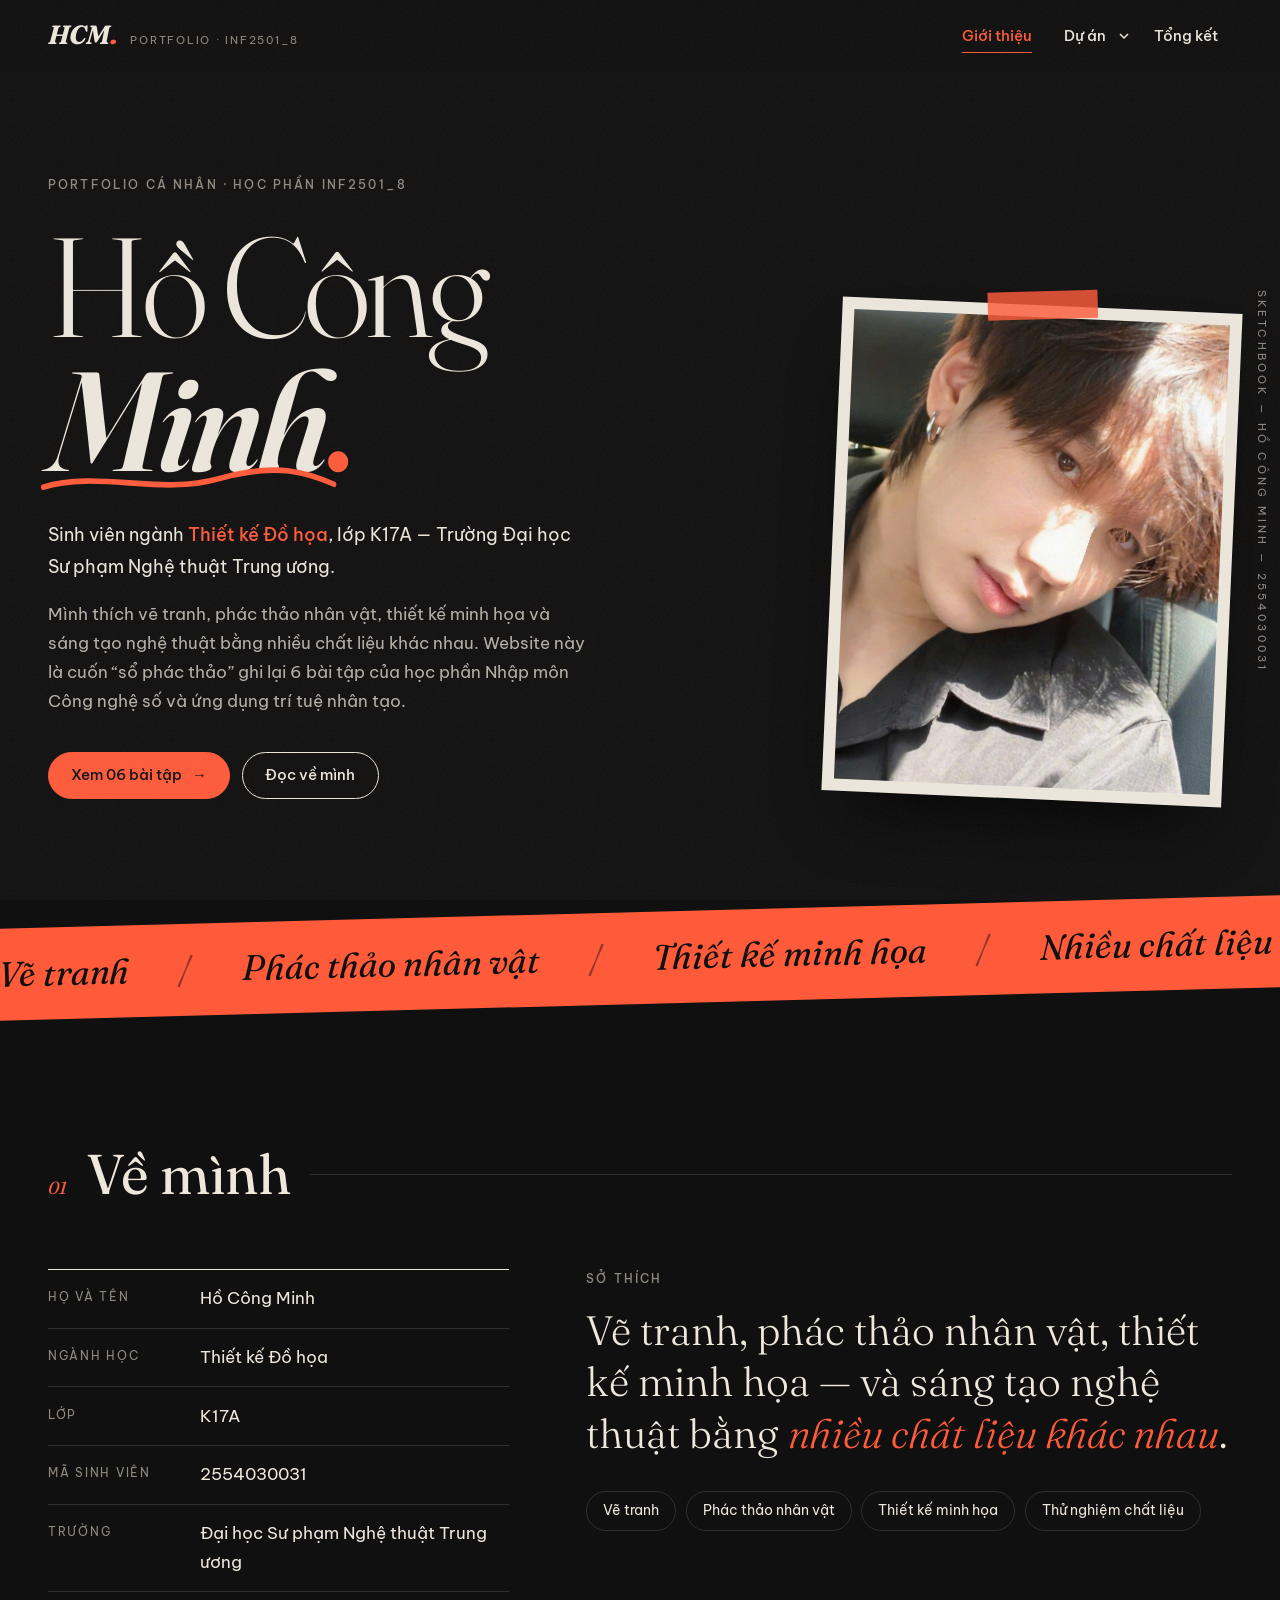
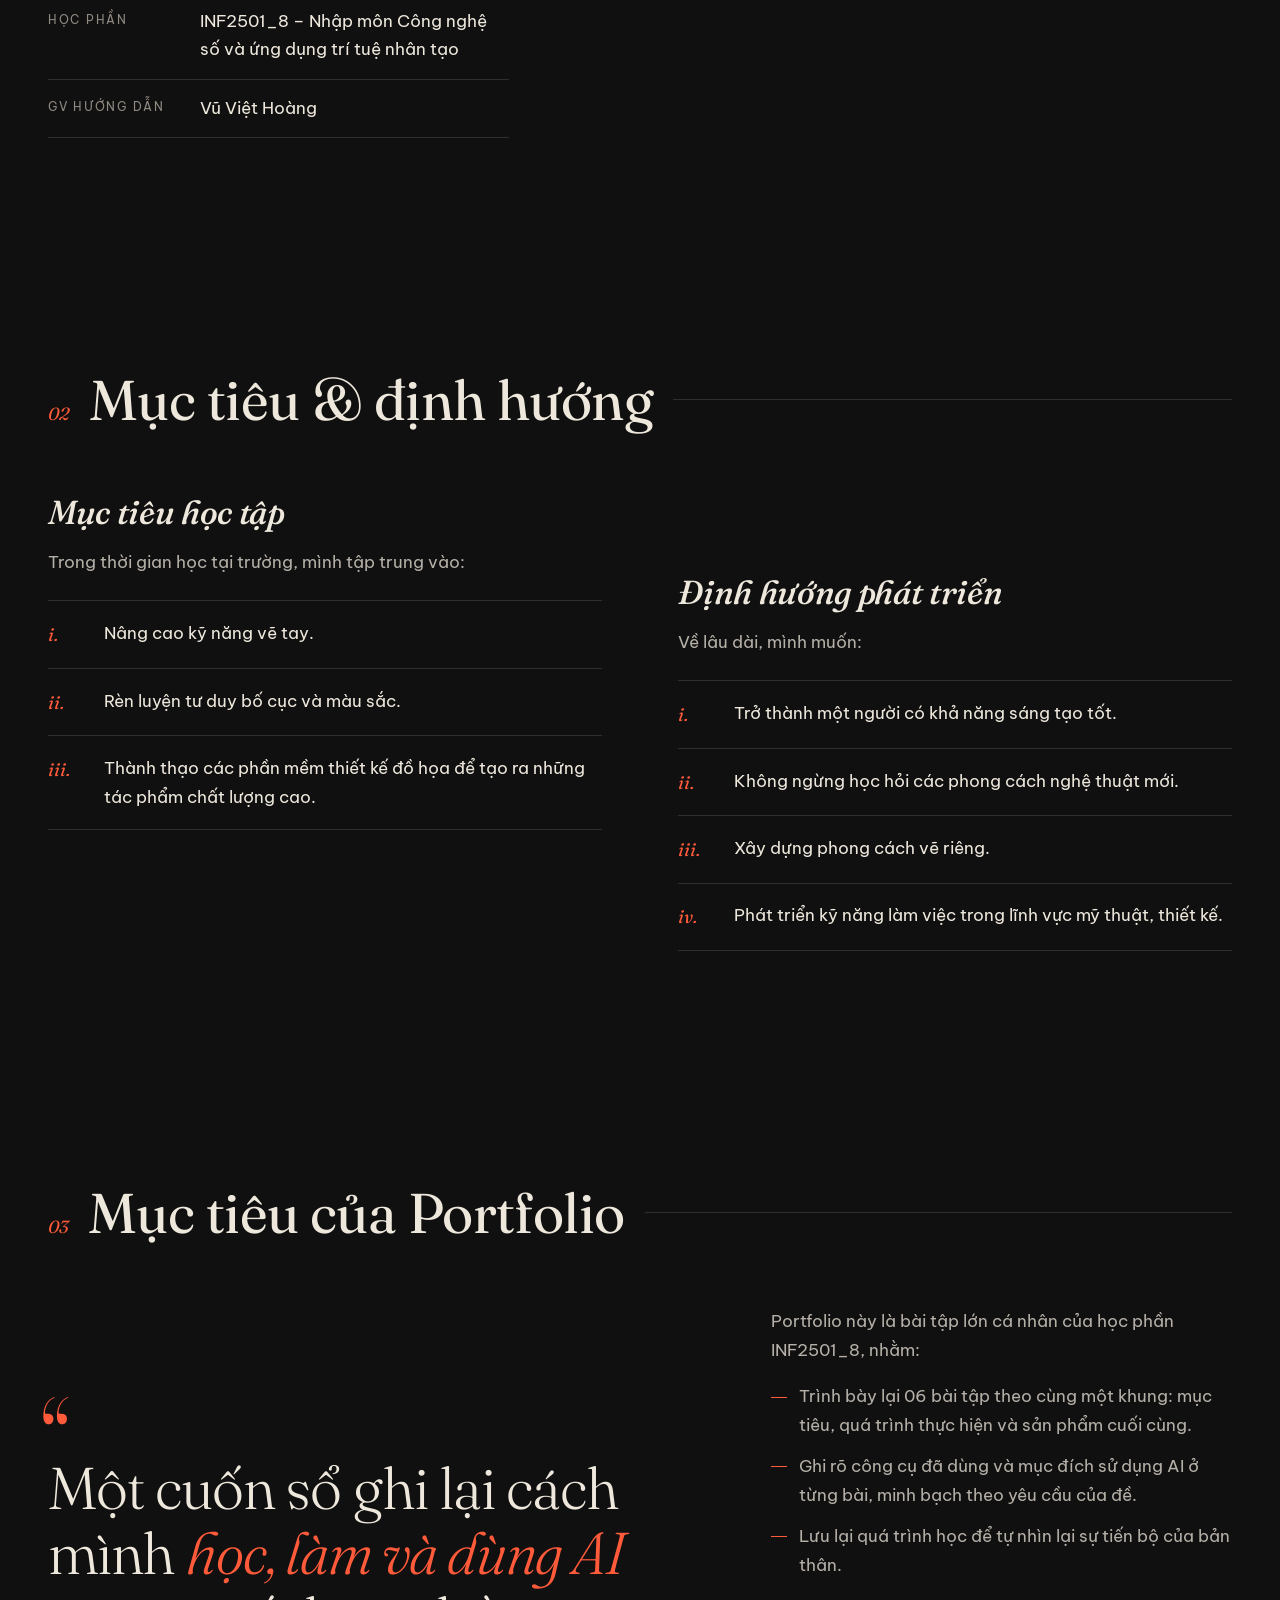
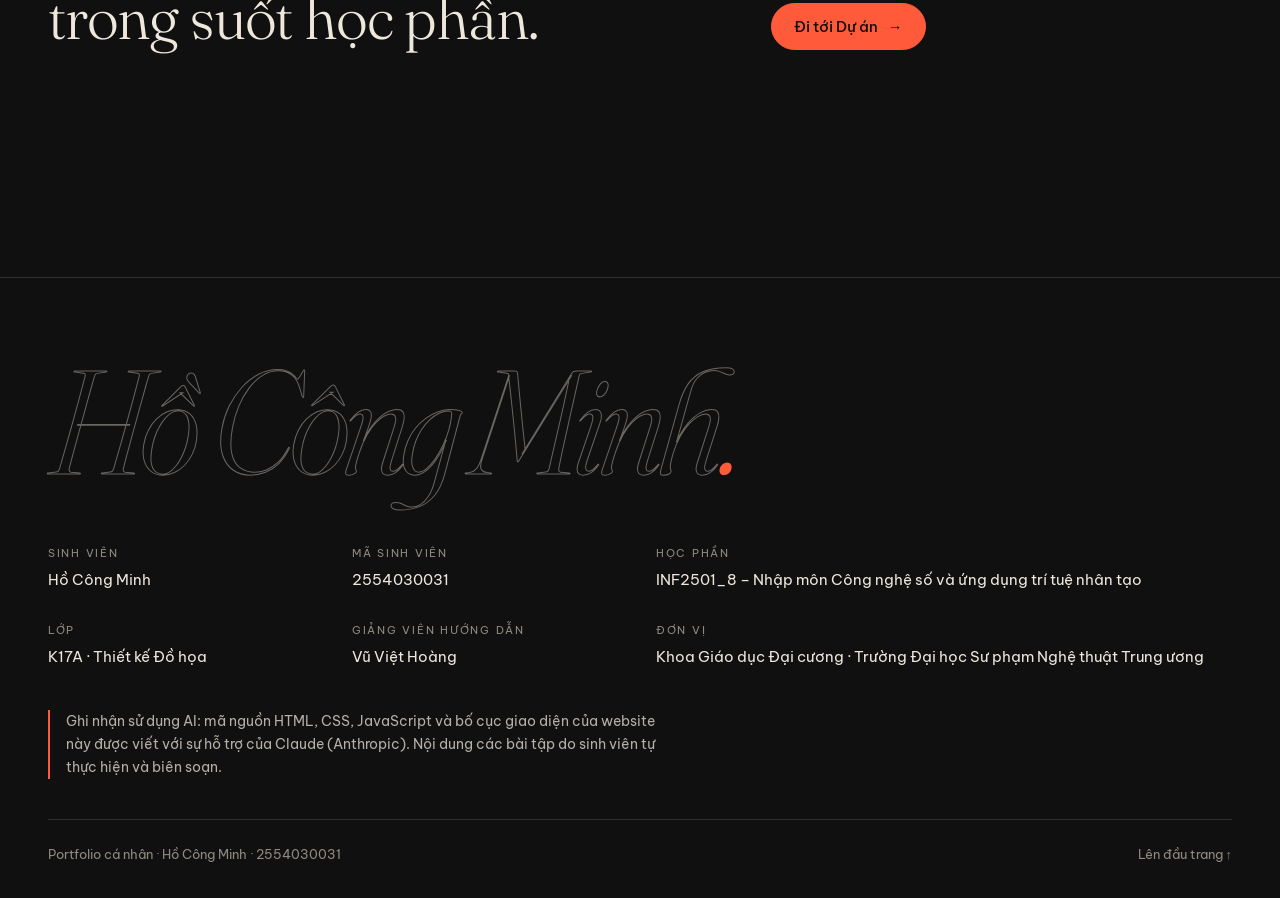
==== commit b5fddbfa: "Update index.html" ====
--- a/index.html
+++ b/index.html
@@ -3,7 +3,7 @@
 <head>
   <meta charset="UTF-8">
   <meta name="viewport" content="width=device-width, initial-scale=1">
-  <title>Giới thiệu — Hồ Công Minh · Portfolio INF2501</title>
+  <title>Giới thiệu — Hồ Công Minh · Portfolio INF2501_8</title>
   <meta name="description" content="Portfolio của Hồ Công Minh, sinh viên Thiết kế Đồ họa K17A, Trường Đại học Sư phạm Nghệ thuật Trung ương – học phần INF2501.">
   <link rel="icon" href="images/favicon.svg" type="image/svg+xml">
 
@@ -28,7 +28,7 @@
     <!-- ============ PHẦN MỞ ĐẦU ============ -->
     <section class="hero container" aria-labelledby="hero-name">
       <div class="hero-text">
-        <p class="eyebrow load-in" style="--d:0">Portfolio cá nhân · Học phần INF2501</p>
+        <p class="eyebrow load-in" style="--d:0">Portfolio cá nhân · Học phần INF2501_8</p>
 
         <h1 class="hero-name load-in" id="hero-name" style="--d:1">
           Hồ Công<br>
@@ -168,7 +168,7 @@
         </blockquote>
 
         <div class="purpose-text" data-reveal>
-          <p>Portfolio này là bài tập lớn cá nhân của học phần INF2501, nhằm:</p>
+          <p>Portfolio này là bài tập lớn cá nhân của học phần INF2501_8, nhằm:</p>
           <ul class="dash-list">
             <li>Trình bày lại 06 bài tập theo cùng một khung: mục tiêu, quá trình thực hiện và sản phẩm cuối cùng.</li>
             <li>Ghi rõ công cụ đã dùng và mục đích sử dụng AI ở từng bài, minh bạch theo yêu cầu của đề.</li>
